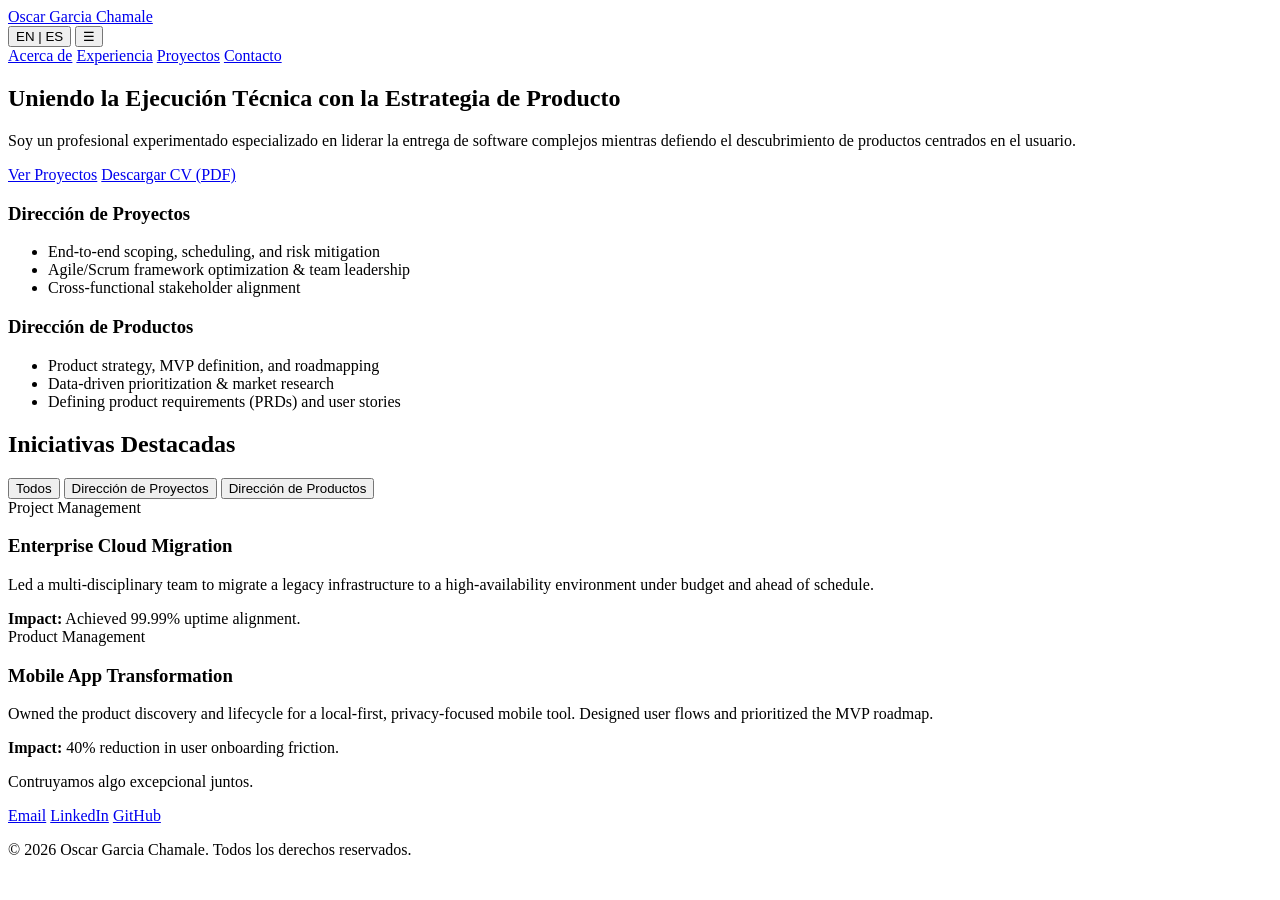
==== es/index.html @ 79c33b2a "Add initial HTML structure for portfolio site in Spanish This file contains the complete HTML struct" ====
<!DOCTYPE html>
<html lang="en">
<head>
    <meta charset="UTF-8">
    <meta name="viewport" content="width=device-width, initial-scale=1.0">
    <title>Oscar Garcia | Portafolio de Dirección de Proyecto y de Productos</title>
    <!-- Google Fonts for a clean, modern tech aesthetic -->
    <link rel="preconnect" href="https://fonts.googleapis.com">
    <link rel="preconnect" href="https://fonts.gstatic.com" crossorigin>
    <link href="https://fonts.googleapis.com/css2?family=Inter:wght@300;400;600;700&display=swap" rel="stylesheet">
    <link rel="stylesheet" href="style.css">
</head>
<body>

    <!-- Header / Navigation -->
    <header class="navbar">
        <a href="#" class="logo">Oscar Garcia Chamale</a>

        <div class="nav-right">
            <button id="lang-switch" class="lang-toggle" aria-label="Switch Language">
                <span class="lang-label active-lang" id="lang-en">EN</span>
                <span class="lang-divider">|</span>
                <span class="lang-label" id="lang-es">ES</span>
            </button>

            <button class="menu-toggle" aria-label="Toggle Navigation">&#9776;</button>
        </div>        
        
        <nav class="nav-links">
            <a href="#about" data-i18n="nav-about">Acerca de</a>
            <a href="#pillars" data-i18n="nav-expertise">Experiencia</a>
            <a href="#portfolio" data-i18n="nav-projects">Proyectos</a>
            <a href="#contact" class="btn-nav" data-i18n="nav-contact">Contacto</a>
        </nav>
    </header>

    <main>
        <!-- Hero Section -->
        <section id="about" class="hero">
            <div class="container">
                <h1>Uniendo la Ejecución Técnica con la Estrategia de Producto</h1>
                <p class="hero-subtext">
                    Soy un profesional experimentado especializado en liderar la entrega de software complejos mientras defiendo el descubrimiento de productos centrados en el usuario.
                </p>
                <div class="hero-buttons">
                    <a href="#portfolio" class="btn btn-primary">Ver Proyectos</a>
                    <a href="resume.pdf" class="btn btn-secondary" target="_blank">Descargar CV (PDF)</a>
                </div>
            </div>
        </section>

        <!-- Pillars of Expertise -->
        <section id="pillars" class="pillars">
            <div class="container grid-2">
                <div class="pillar-card">
                    <h3>Dirección de Proyectos</h3>
                    <ul>
                        <li>End-to-end scoping, scheduling, and risk mitigation</li>
                        <li>Agile/Scrum framework optimization & team leadership</li>
                        <li>Cross-functional stakeholder alignment</li>
                    </ul>
                </div>
                <div class="pillar-card">
                    <h3>Dirección de Productos</h3>
                    <ul>
                        <li>Product strategy, MVP definition, and roadmapping</li>
                        <li>Data-driven prioritization & market research</li>
                        <li>Defining product requirements (PRDs) and user stories</li>
                    </ul>
                </div>
            </div>
        </section>

        <!-- Portfolio Section with Interactive Filter -->
        <section id="portfolio" class="portfolio">
            <div class="container">
                <h2>Iniciativas Destacadas</h2>
                
                <!-- Filter Buttons -->
                <div class="filter-controls">
                    <button class="filter-btn active" data-filter="all">Todos</button>
                    <button class="filter-btn" data-filter="pm">Dirección de Proyectos</button>
                    <button class="filter-btn" data-filter="prod">Dirección de Productos</button>
                </div>

                <!-- Projects Grid -->
                <div class="projects-grid">
                    <!-- Project Card 1 -->
                    <div class="project-card" data-category="pm">
                        <span class="badge tag-pm">Project Management</span>
                        <h3>Enterprise Cloud Migration</h3>
                        <p>Led a multi-disciplinary team to migrate a legacy infrastructure to a high-availability environment under budget and ahead of schedule.</p>
                        <span class="impact"><strong>Impact:</strong> Achieved 99.99% uptime alignment.</span>
                    </div>

                    <!-- Project Card 2 -->
                    <div class="project-card" data-category="prod">
                        <span class="badge tag-prod">Product Management</span>
                        <h3>Mobile App Transformation</h3>
                        <p>Owned the product discovery and lifecycle for a local-first, privacy-focused mobile tool. Designed user flows and prioritized the MVP roadmap.</p>
                        <span class="impact"><strong>Impact:</strong> 40% reduction in user onboarding friction.</span>
                    </div>
                </div>
            </div>
        </section>
    </main>

    <!-- Footer -->
    <footer id="contact">
        <div class="container">
            <p>Contruyamos algo excepcional juntos.</p>
            <div class="social-links">
                <a href="mailto:oa.garcia.ch@gmail.com">Email</a>
                <a href="https://www.linkedin.com/in/oscargarciachamale/" target="_blank">LinkedIn</a>
                <a href="https://github.com/oscargarciachamale" target="_blank">GitHub</a>
            </div>
            <p class="copyright">&copy; 2026 Oscar Garcia Chamale. Todos los derechos reservados.</p>
        </div>
    </footer>

    <script src="script.js"></script>
</body>
</html>
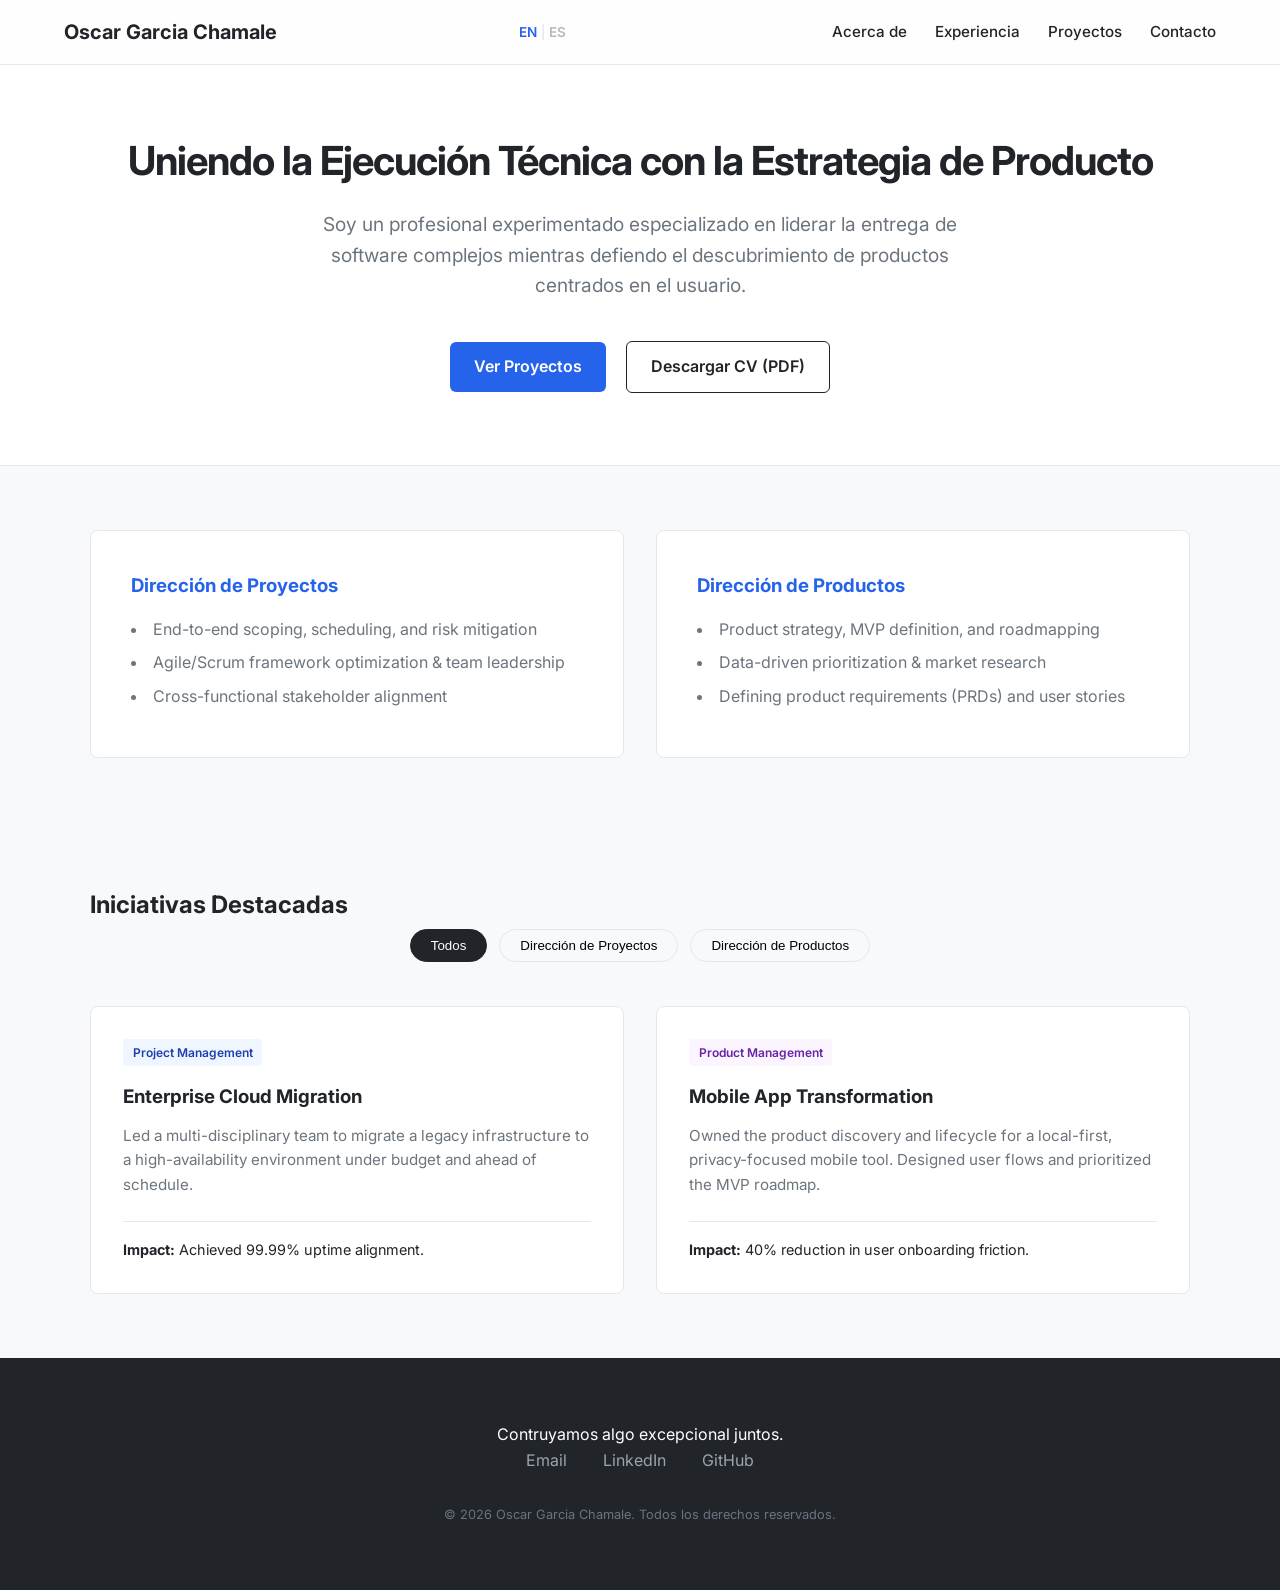
==== commit 6353efc2: "Update stylesheet link path in index.html" ====
--- a/es/index.html
+++ b/es/index.html
@@ -8,7 +8,7 @@
     <link rel="preconnect" href="https://fonts.googleapis.com">
     <link rel="preconnect" href="https://fonts.gstatic.com" crossorigin>
     <link href="https://fonts.googleapis.com/css2?family=Inter:wght@300;400;600;700&display=swap" rel="stylesheet">
-    <link rel="stylesheet" href="style.css">
+    <link rel="stylesheet" href="../style.css">
 </head>
 <body>
 
--- a/style.css
+++ b/style.css
@@ -0,0 +1,260 @@
+/* --- Core Reset & Variables --- */
+:root {
+    --bg-primary: #f8f9fa;
+    --bg-surface: #ffffff;
+    --text-main: #212529;
+    --text-muted: #6c757d;
+    --accent: #2563eb; /* Modern Blue */
+    --accent-hover: #1d4ed8;
+    --border-color: #e5e7eb;
+    --font-stack: 'Inter', sans-serif;
+}
+
+* {
+    box-sizing: border-box;
+    margin: 0;
+    padding: 0;
+}
+
+html {
+    scroll-behavior: smooth;
+}
+
+body {
+    font-family: var(--font-stack);
+    background-color: var(--bg-primary);
+    color: var(--text-main);
+    line-height: 1.6;
+}
+
+.container {
+    width: 90%;
+    max-width: 1100px;
+    margin: 0 auto;
+    padding: 4rem 0;
+}
+
+/* --- Navigation Bar --- */
+.navbar {
+    display: flex;
+    justify-content: space-between;
+    align-items: center;
+    padding: 1rem 5%;
+    background: rgba(255, 255, 255, 0.85);
+    backdrop-filter: blur(10px);
+    position: sticky;
+    top: 0;
+    z-index: 1000;
+    border-bottom: 1px solid var(--border-color);
+}
+
+.logo {
+    font-weight: 700;
+    color: var(--text-main);
+    text-decoration: none;
+    font-size: 1.25rem;
+}
+
+.nav-links a {
+    color: var(--text-main);
+    text-decoration: none;
+    margin-left: 1.5rem;
+    font-size: 0.95rem;
+    font-weight: 500;
+    transition: color 0.2s;
+}
+
+.nav-links a:hover {
+    color: var(--accent);
+}
+
+.menu-toggle {
+    display: none;
+    background: none;
+    border: none;
+    font-size: 1.5rem;
+    cursor: pointer;
+}
+
+/* --- Hero Section --- */
+.hero {
+    text-align: center;
+    background-color: var(--bg-surface);
+    border-bottom: 1px solid var(--border-color);
+}
+
+.hero h1 {
+    font-size: 2.5rem;
+    font-weight: 700;
+    margin-bottom: 1rem;
+    letter-spacing: -0.025em;
+}
+
+.hero-subtext {
+    font-size: 1.2rem;
+    color: var(--text-muted);
+    max-width: 700px;
+    margin: 0 auto 2rem auto;
+}
+
+/* --- Buttons --- */
+.btn {
+    display: inline-block;
+    padding: 0.75rem 1.5rem;
+    font-weight: 600;
+    border-radius: 6px;
+    text-decoration: none;
+    transition: background 0.2s, transform 0.1s;
+    margin: 0.5rem;
+}
+
+.btn-primary { background: var(--accent); color: white; }
+.btn-primary:hover { background: var(--accent-hover); }
+.btn-secondary { background: transparent; color: var(--text-main); border: 1px solid var(--text-main); }
+.btn-secondary:hover { background: rgba(0,0,0,0.05); }
+
+/* --- Responsive Grids --- */
+.grid-2 {
+    display: grid;
+    grid-template-columns: repeat(auto-fit, minmax(300px, 1fr));
+    gap: 2rem;
+}
+
+/* Pillars Section */
+.pillar-card {
+    background: var(--bg-surface);
+    padding: 2.5rem;
+    border-radius: 8px;
+    border: 1px solid var(--border-color);
+}
+
+.pillar-card h3 { margin-bottom: 1rem; color: var(--accent); }
+.pillar-card ul { list-style-position: inside; color: var(--text-muted); }
+.pillar-card li { margin-bottom: 0.5rem; }
+
+/* --- Portfolio Grid & Filter --- */
+.filter-controls {
+    text-align: center;
+    margin-bottom: 2.5rem;
+}
+
+.filter-btn {
+    background: transparent;
+    border: 1px solid var(--border-color);
+    padding: 0.5rem 1.25rem;
+    margin: 0.25rem;
+    border-radius: 20px;
+    cursor: pointer;
+    font-weight: 500;
+    transition: all 0.2s;
+}
+
+.filter-btn.active, .filter-btn:hover {
+    background: var(--text-main);
+    color: white;
+    border-color: var(--text-main);
+}
+
+.projects-grid {
+    display: grid;
+    grid-template-columns: repeat(auto-fit, minmax(320px, 1fr));
+    gap: 2rem;
+}
+
+.project-card {
+    background: var(--bg-surface);
+    border: 1px solid var(--border-color);
+    padding: 2rem;
+    border-radius: 8px;
+    position: relative;
+    display: flex;
+    flex-direction: column;
+}
+
+.badge {
+    align-self: flex-start;
+    font-size: 0.75rem;
+    font-weight: 600;
+    padding: 0.25rem 0.6rem;
+    border-radius: 4px;
+    margin-bottom: 1rem;
+}
+.tag-pm { background: #eff6ff; color: #1e40af; }
+.tag-prod { background: #faf5ff; color: #6b21a8; }
+
+.project-card h3 { margin-bottom: 0.75rem; }
+.project-card p { color: var(--text-muted); font-size: 0.95rem; margin-bottom: 1.5rem; }
+.impact { margin-top: auto; font-size: 0.9rem; color: var(--text-main); border-top: 1px solid var(--border-color); padding-top: 1rem;}
+
+/* --- Footer --- */
+footer { background: var(--text-main); color: white; text-align: center; }
+.social-links a { color: #9ca3af; margin: 0 1rem; text-decoration: none; }
+.social-links a:hover { color: white; }
+.copyright { font-size: 0.8rem; color: #6b7280; margin-top: 2rem; }
+
+/* Wrapper to keep the language switch and hamburger menu aligned on mobile */
+.nav-right {
+    display: flex;
+    align-items: center;
+    gap: 1rem;
+}
+
+.lang-toggle {
+    background: none;
+    border: none;
+    font-family: var(--font-stack);
+    font-size: 0.85rem;
+    font-weight: 600;
+    color: var(--text-muted);
+    cursor: pointer;
+    display: flex;
+    align-items: center;
+    gap: 0.25rem;
+    padding: 0.5rem;
+    transition: color 0.2s ease;
+}
+
+.lang-toggle:hover {
+    color: var(--text-main);
+}
+
+.lang-label {
+    opacity: 0.5;
+    transition: opacity 0.2s ease, color 0.2s ease;
+}
+
+/* Visually highlight the active language */
+.lang-label.active-lang {
+    opacity: 1;
+    color: var(--accent); /* Uses our theme's modern blue */
+}
+
+.lang-divider {
+    opacity: 0.3;
+    font-weight: 300;
+    cursor: default;
+}
+
+/* Ensure formatting looks sharp on mobile screens */
+@media (max-width: 768px) {
+    .lang-toggle {
+        font-size: 0.9rem; /* Slightly larger targets for mobile thumbs */
+    }
+}
+
+/* --- Mobile Responsiveness (Media Queries) --- */
+@media (max-width: 768px) {
+    .menu-toggle { display: block; }
+    .nav-links {
+        display: none;
+        flex-direction: column;
+        position: absolute;
+        top: 100%; left: 0; width: 100%;
+        background: var(--bg-surface);
+        border-bottom: 1px solid var(--border-color);
+        padding: 1rem 0;
+    }
+    .nav-links.active { display: flex; }
+    .nav-links a { margin: 1rem 5%; }
+    .hero h1 { font-size: 2rem; }
+}
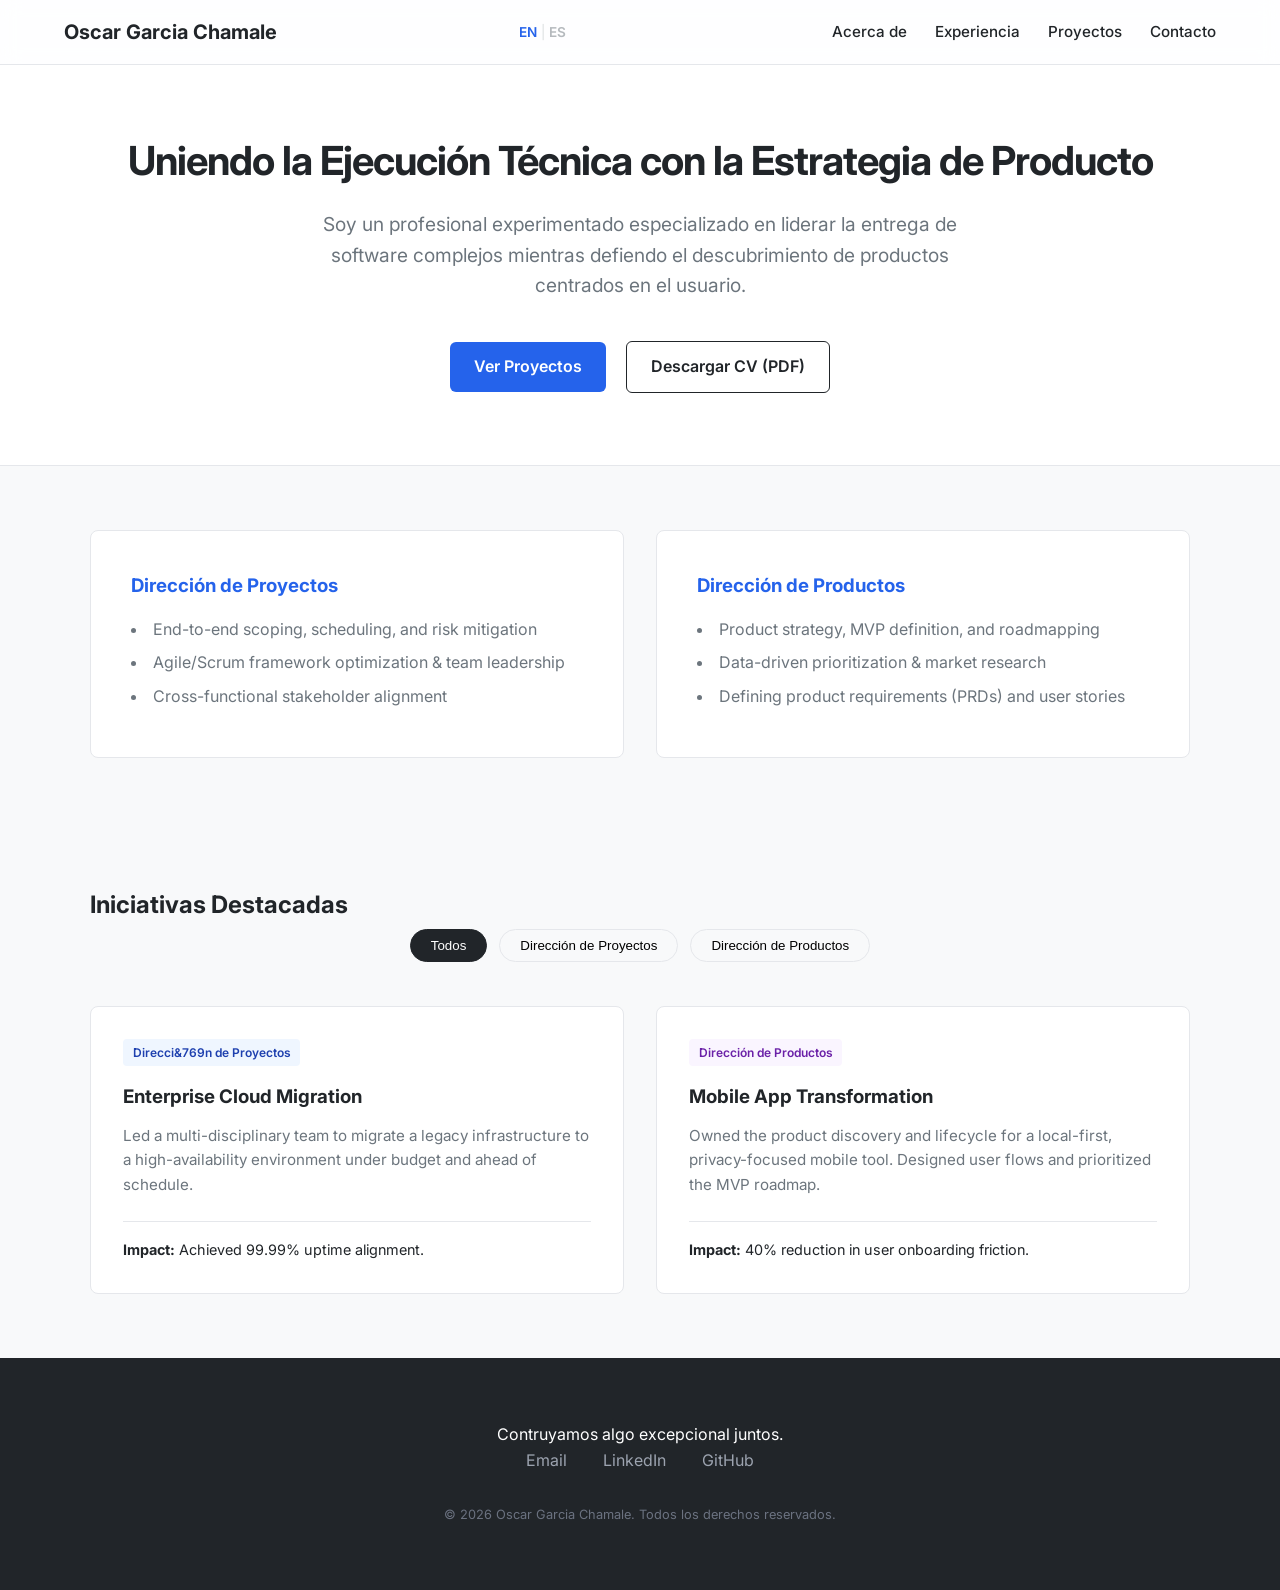
==== commit d76a398a: "Update project management and product management labels" ====
--- a/es/index.html
+++ b/es/index.html
@@ -87,7 +87,7 @@
                 <div class="projects-grid">
                     <!-- Project Card 1 -->
                     <div class="project-card" data-category="pm">
-                        <span class="badge tag-pm">Project Management</span>
+                        <span class="badge tag-pm">Direcci&769n de Proyectos</span>
                         <h3>Enterprise Cloud Migration</h3>
                         <p>Led a multi-disciplinary team to migrate a legacy infrastructure to a high-availability environment under budget and ahead of schedule.</p>
                         <span class="impact"><strong>Impact:</strong> Achieved 99.99% uptime alignment.</span>
@@ -95,7 +95,7 @@
 
                     <!-- Project Card 2 -->
                     <div class="project-card" data-category="prod">
-                        <span class="badge tag-prod">Product Management</span>
+                        <span class="badge tag-prod">Dirección de Productos</span>
                         <h3>Mobile App Transformation</h3>
                         <p>Owned the product discovery and lifecycle for a local-first, privacy-focused mobile tool. Designed user flows and prioritized the MVP roadmap.</p>
                         <span class="impact"><strong>Impact:</strong> 40% reduction in user onboarding friction.</span>
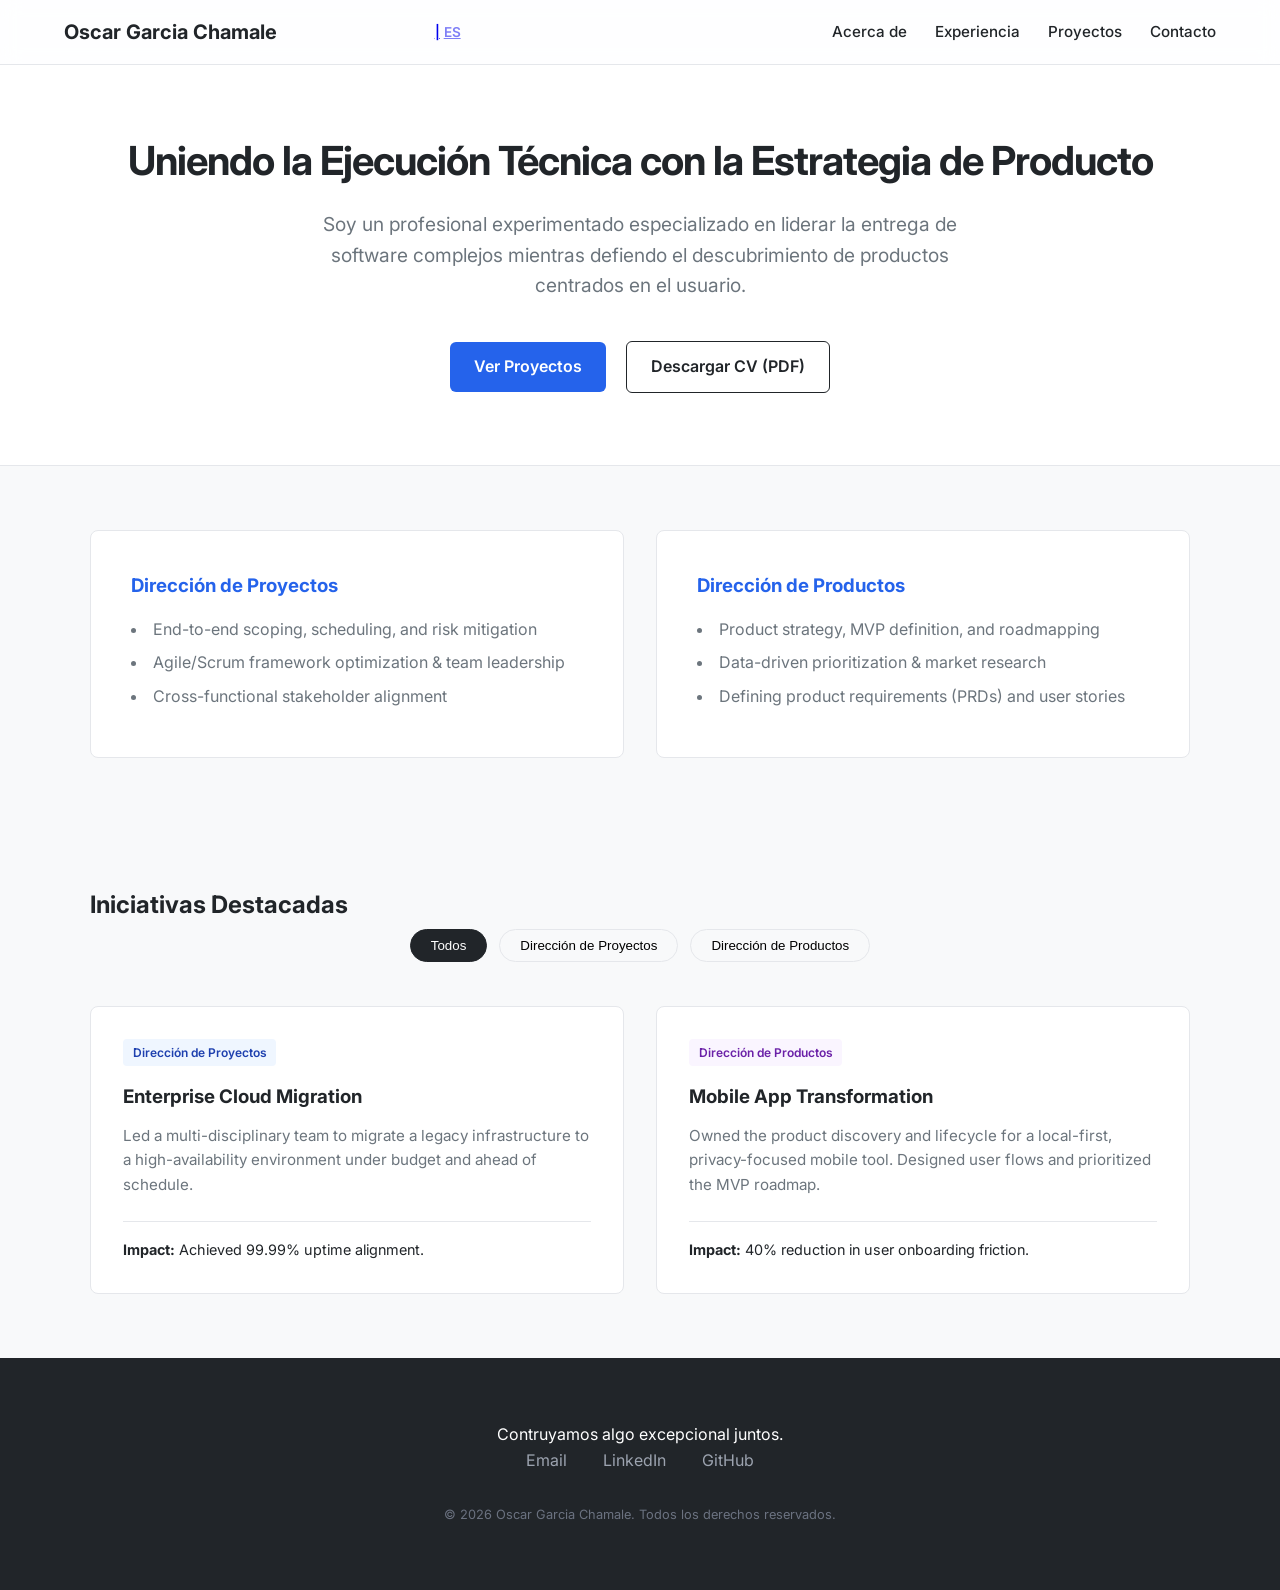
==== commit e5306241: "Fix typos in language labels and project badge" ====
--- a/es/index.html
+++ b/es/index.html
@@ -18,7 +18,7 @@
 
         <div class="nav-right">
             <button id="lang-switch" class="lang-toggle" aria-label="Switch Language">
-                <span class="lang-label active-lang" id="lang-en">EN</span>
+                <span class="lang-label active-lang" id="lang-en"><a href="../index.html>EN</a></span>
                 <span class="lang-divider">|</span>
                 <span class="lang-label" id="lang-es">ES</span>
             </button>
@@ -87,7 +87,7 @@
                 <div class="projects-grid">
                     <!-- Project Card 1 -->
                     <div class="project-card" data-category="pm">
-                        <span class="badge tag-pm">Direcci&769n de Proyectos</span>
+                        <span class="badge tag-pm">Dirección de Proyectos</span>
                         <h3>Enterprise Cloud Migration</h3>
                         <p>Led a multi-disciplinary team to migrate a legacy infrastructure to a high-availability environment under budget and ahead of schedule.</p>
                         <span class="impact"><strong>Impact:</strong> Achieved 99.99% uptime alignment.</span>
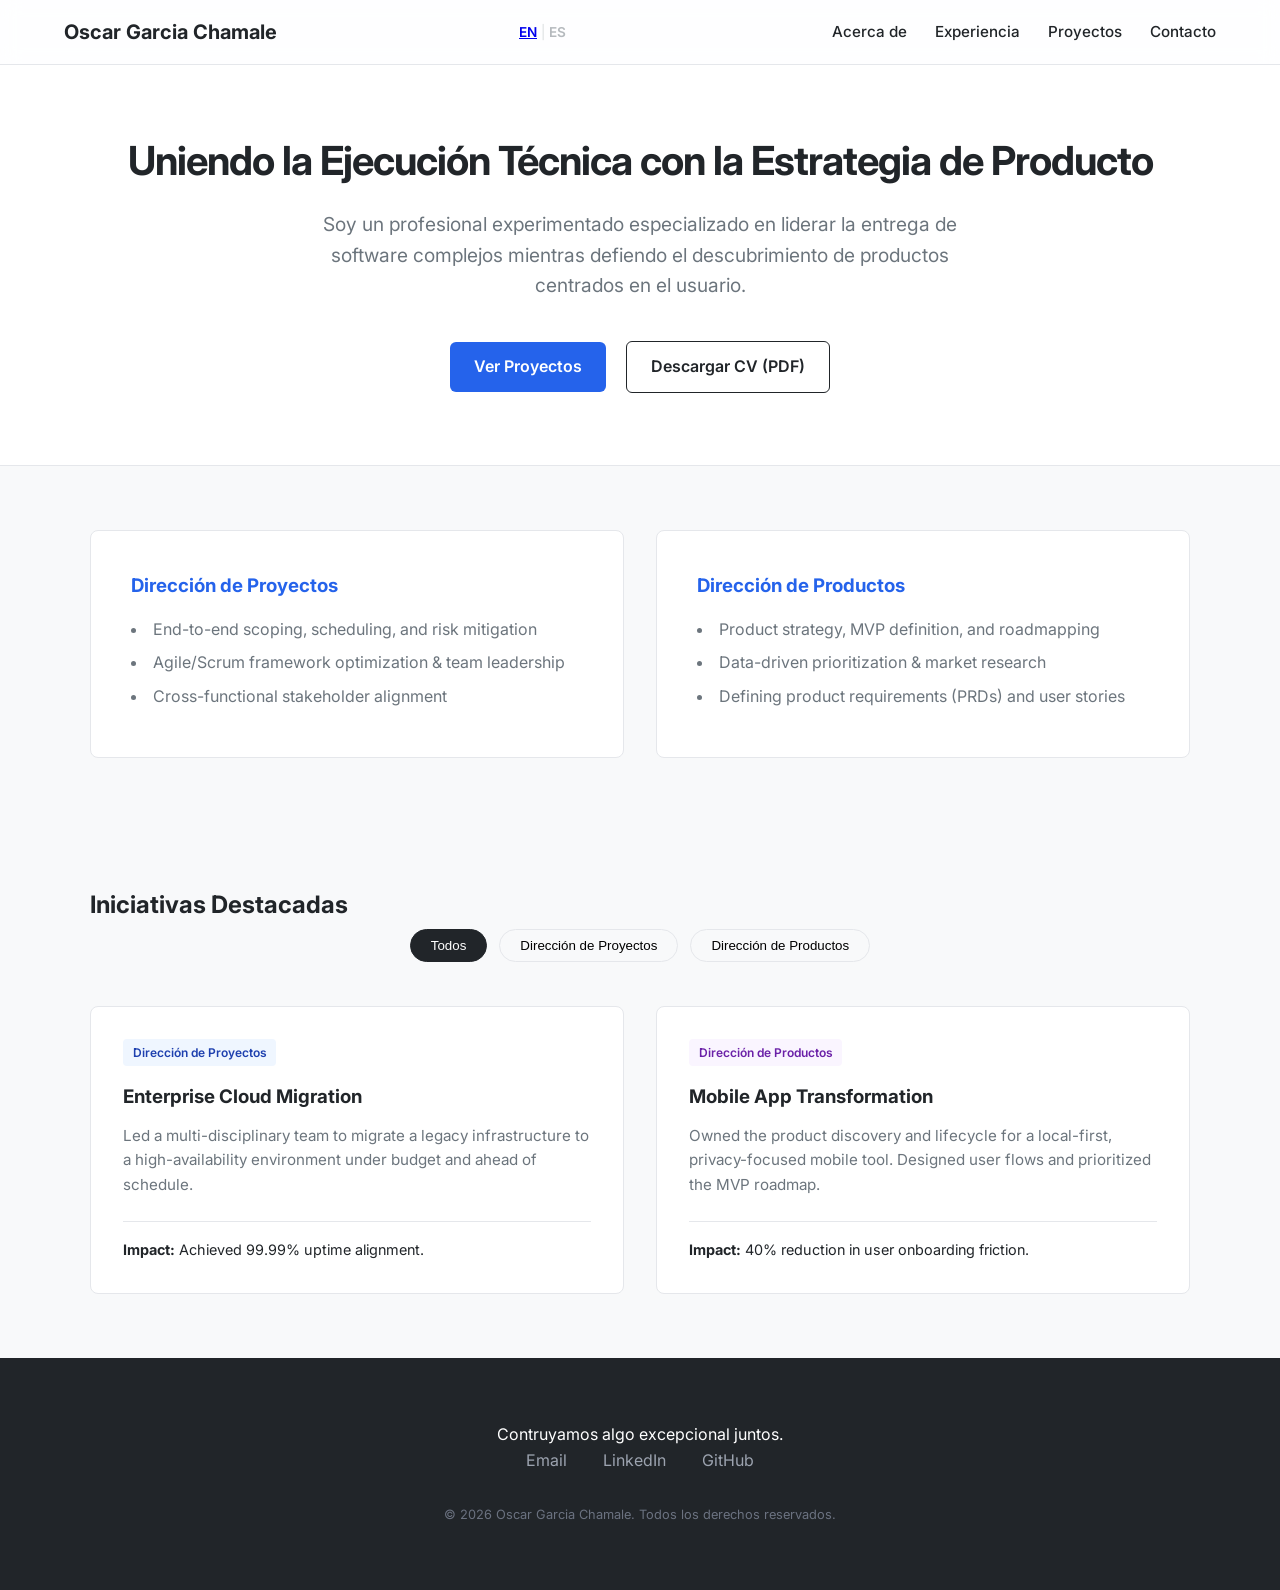
==== commit c0730267: "Fix HTML entity encoding in index.html" ====
--- a/es/index.html
+++ b/es/index.html
@@ -18,7 +18,7 @@
 
         <div class="nav-right">
             <button id="lang-switch" class="lang-toggle" aria-label="Switch Language">
-                <span class="lang-label active-lang" id="lang-en"><a href="../index.html>EN</a></span>
+                <span class="lang-label active-lang" id="lang-en"><a href="../index.html">EN</a></span>
                 <span class="lang-divider">|</span>
                 <span class="lang-label" id="lang-es">ES</span>
             </button>
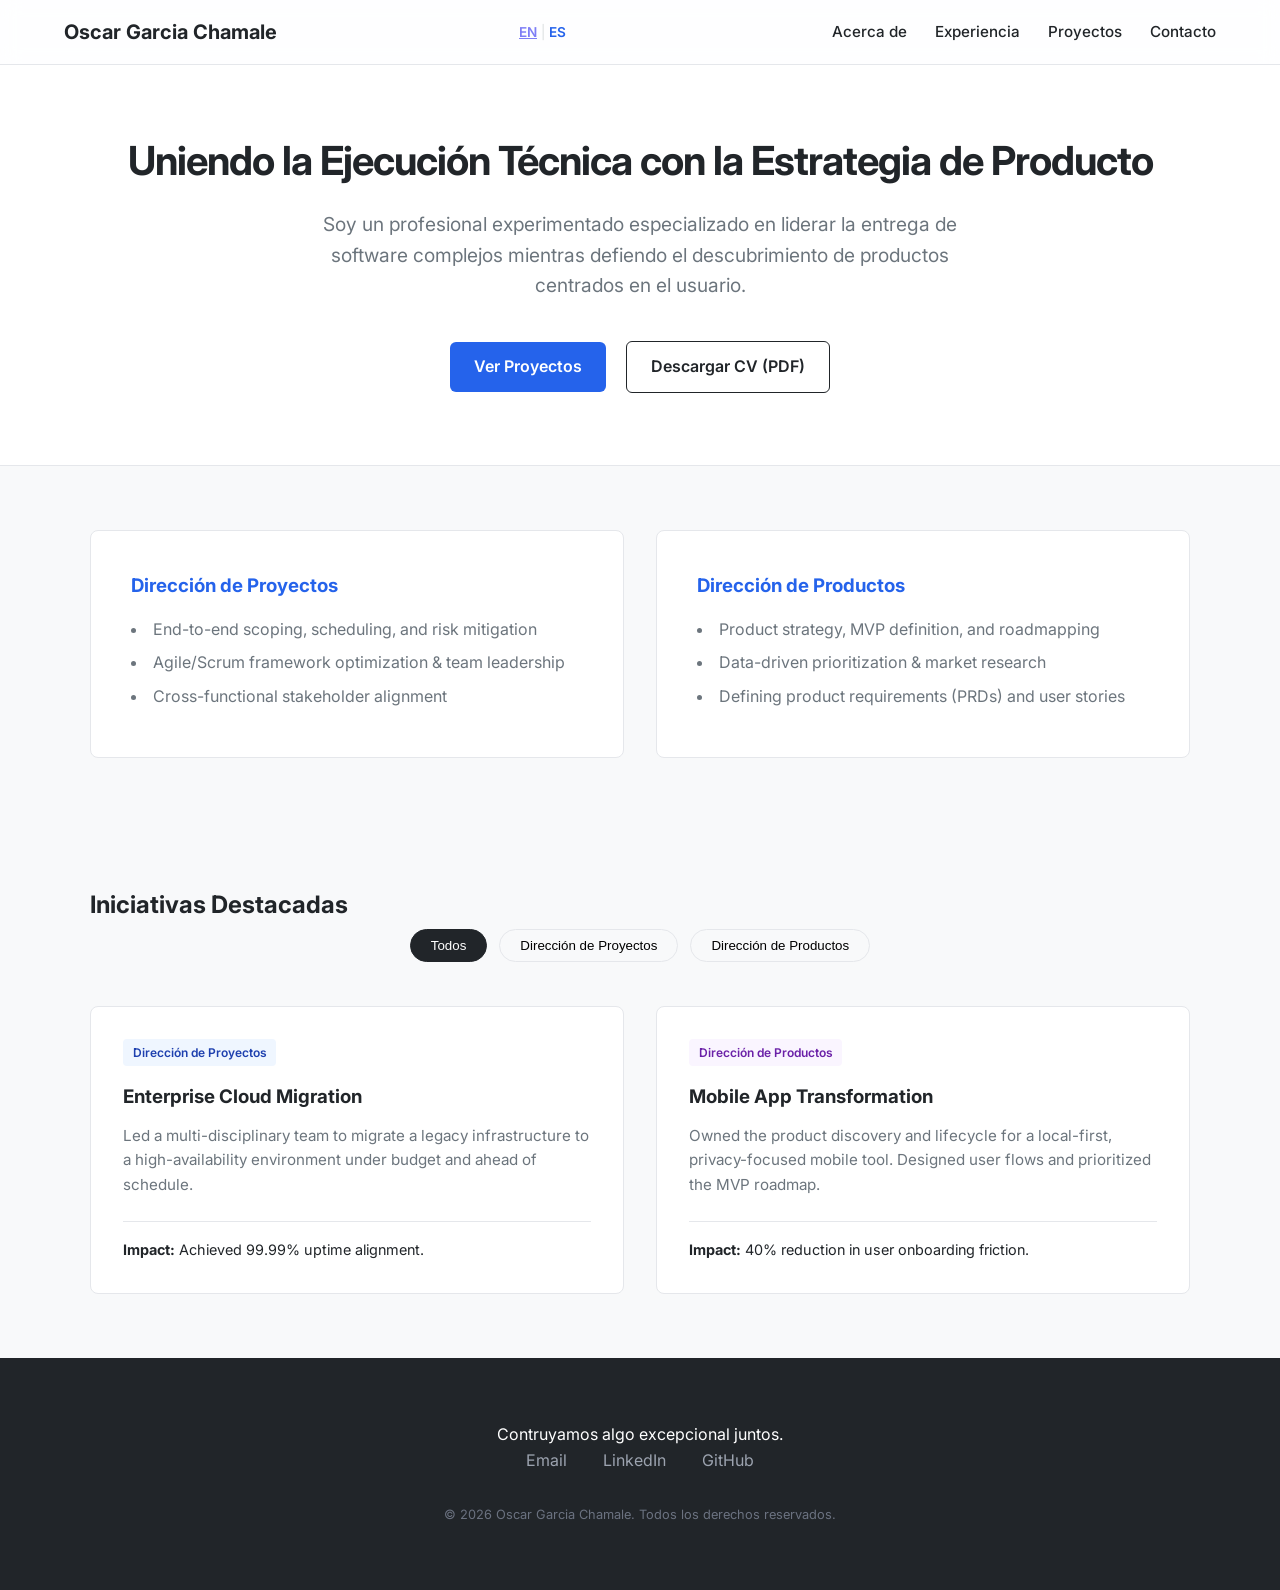
==== commit 45f9e78a: "Update language switcher for active language styling" ====
--- a/es/index.html
+++ b/es/index.html
@@ -18,9 +18,9 @@
 
         <div class="nav-right">
             <button id="lang-switch" class="lang-toggle" aria-label="Switch Language">
-                <span class="lang-label active-lang" id="lang-en"><a href="../index.html">EN</a></span>
+                <span class="lang-label" id="lang-en"><a href="../index.html">EN</a></span>
                 <span class="lang-divider">|</span>
-                <span class="lang-label" id="lang-es">ES</span>
+                <span class="lang-label active-lang" id="lang-es">ES</span>
             </button>
 
             <button class="menu-toggle" aria-label="Toggle Navigation">&#9776;</button>
